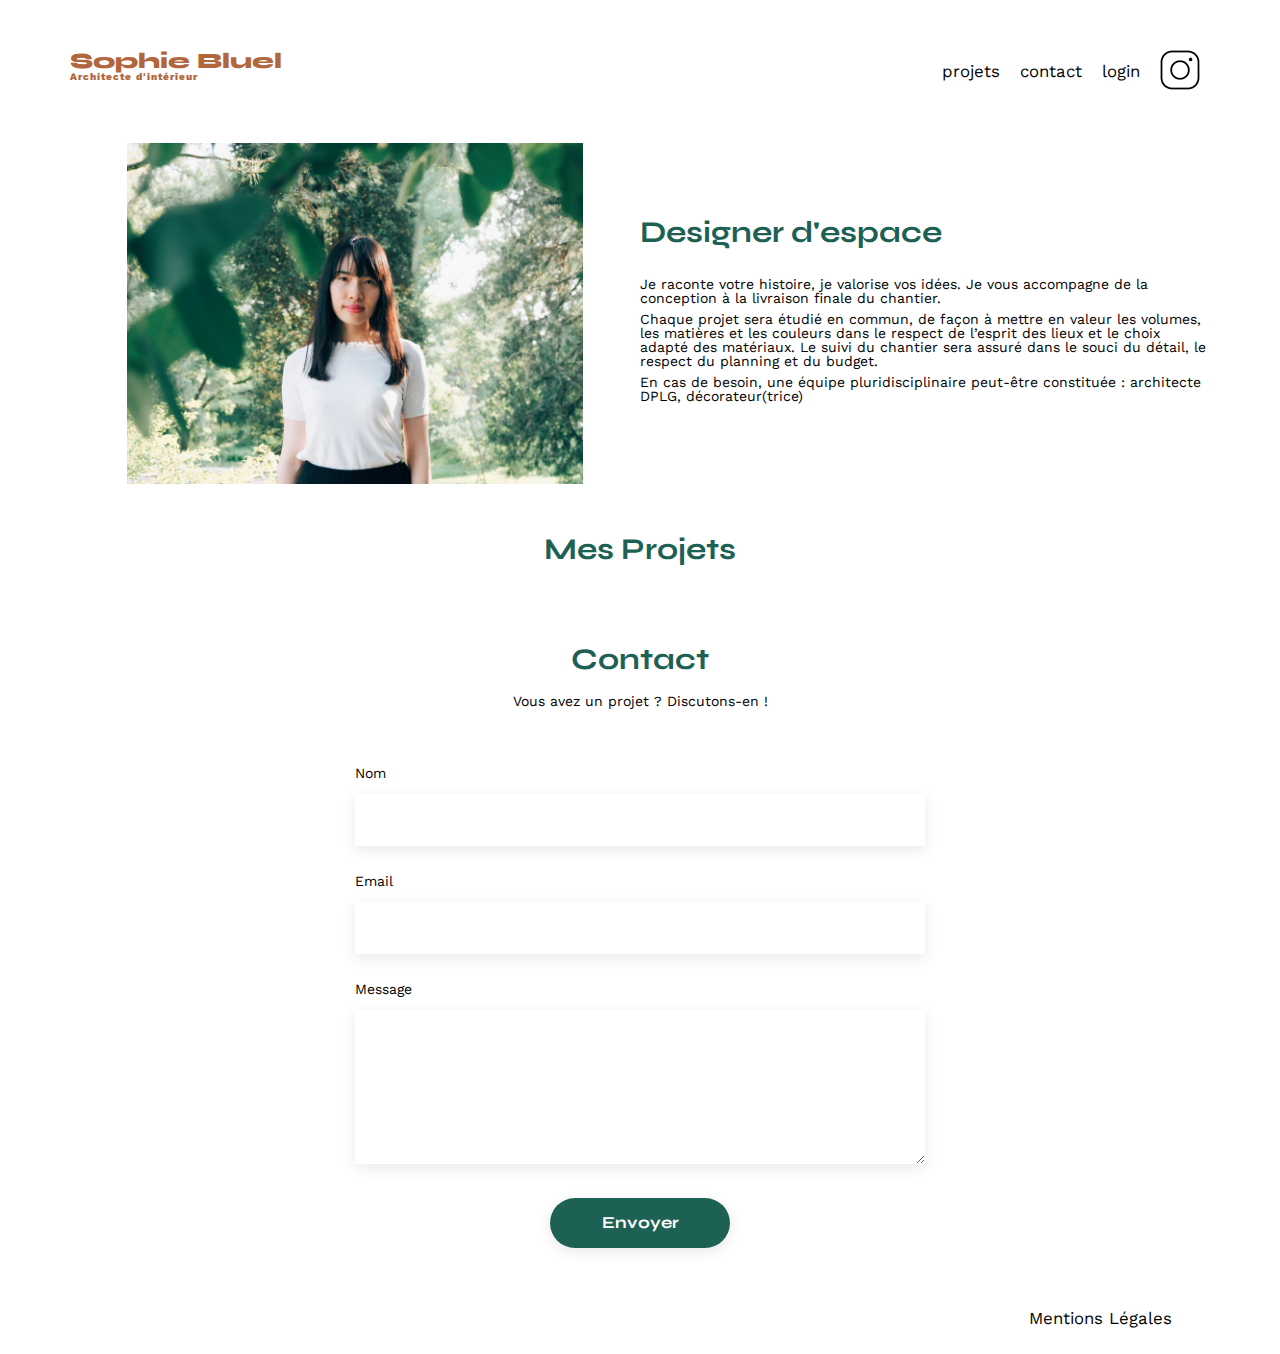
==== FrontEnd/index.html @ 44e31f2d "Step 1.1" ====
<!DOCTYPE html>
<html lang="fr">
<head>
	<meta charset="UTF-8">
	<title>Sophie Bluel - Architecte d'intérieur</title>
	<meta name="viewport" content="width=device-width, initial-scale=1.0">
	<link rel="preconnect" href="https://fonts.googleapis.com">
	<link rel="preconnect" href="https://fonts.gstatic.com" crossorigin>
	<link href="https://fonts.googleapis.com/css2?family=Syne:wght@700;800&family=Work+Sans&display=swap" rel="stylesheet">
	<meta name="description" content="">
	<link rel="stylesheet" href="./assets/style.css">
	<script src="./assets/js/galerie.js" defer></script>
</head>
<body>
<header>
	<h1>Sophie Bluel <span>Architecte d'intérieur</span></h1>
	<nav>
		<ul>
			<li>projets</li>
			<li>contact</li>
			<li>login</li>
			<li><img src="./assets/icons/instagram.png" alt="Instagram"></li>
		</ul>
	</nav>
</header>
<main>
	<section id="introduction">
		<figure>
			<img src="./assets/images/sophie-bluel.png" alt="">
		</figure>
		<article>
			<h2>Designer d'espace</h2>
			<p>Je raconte votre histoire, je valorise vos idées. Je vous accompagne de la conception à la livraison finale du chantier.</p>
			<p>Chaque projet sera étudié en commun, de façon à mettre en valeur les volumes, les matières et les couleurs dans le respect de l’esprit des lieux et le choix adapté des matériaux. Le suivi du chantier sera assuré dans le souci du détail, le respect du planning et du budget.</p>
			<p>En cas de besoin, une équipe pluridisciplinaire peut-être constituée : architecte DPLG, décorateur(trice)</p>
		</article>
	</section>
	<section id="portfolio">
		<h2>Mes Projets</h2>
		<div class="gallery">
		<!--Add gallery automatically-->
		</div>
	</section>
	<section id="contact">
		<h2>Contact</h2>
		<p>Vous avez un projet ? Discutons-en !</p>
		<form action="#" method="post">
			<label for="name">Nom</label>
			<input type="text" name="name" id="name">
			<label for="email">Email</label>
			<input type="email" name="email" id="email">
			<label for="message">Message</label>
			<textarea name="message" id="message" cols="30" rows="10"></textarea>
			<input type="submit" value="Envoyer">
		</form>
	</section>
</main>

<footer>
	<nav>
		<ul>
			<li>Mentions Légales</li>
		</ul>
	</nav>
</footer>
</body>
</html>
---- FrontEnd/assets/style.css ----
/* http://meyerweb.com/eric/tools/css/reset/
   v2.0 | 20110126
   License: none (public domain)
*/

html, body, div, span, applet, object, iframe,
h1, h2, h3, h4, h5, h6, p, blockquote, pre,
a, abbr, acronym, address, big, cite, code,
del, dfn, em, img, ins, kbd, q, s, samp,
small, strike, strong, sub, sup, tt, var,
b, u, i, center,
dl, dt, dd, ol, ul, li,
fieldset, form, label, legend,
table, caption, tbody, tfoot, thead, tr, th, td,
article, aside, canvas, details, embed,
figure, figcaption, footer, header, hgroup,
menu, nav, output, ruby, section, summary,
time, mark, audio, video {
	margin: 0;
	padding: 0;
	border: 0;
	font-size: 100%;
	font: inherit;
	vertical-align: baseline;
}
/* HTML5 display-role reset for older browsers */
article, aside, details, figcaption, figure,
footer, header, hgroup, menu, nav, section {
	display: block;
}
body {
	line-height: 1;
}
ol, ul {
	list-style: none;
}
blockquote, q {
	quotes: none;
}
blockquote:before, blockquote:after,
q:before, q:after {
	content: '';
	content: none;
}
table {
	border-collapse: collapse;
	border-spacing: 0;
}
/** end reset css**/
body {
	max-width: 1140px;
	margin:auto;
	font-family: 'Work Sans' ;
	font-size: 14px;
}
header {
	display: flex;
	justify-content: space-between;
	margin: 50px 0
}
section {
	margin: 50px 0
}

h1{
	display: flex;
	flex-direction: column;
	font-family: 'Syne';
	font-size: 22px;
	font-weight: 800;
	color: #B1663C
}

h1 > span {
	font-family: 'Work Sans';
	font-size:10px;
	letter-spacing: 0.1em;
;
}

h2{
	font-family: 'Syne';
	font-weight: 700;
	font-size: 30px;
	color: #1D6154
}
nav ul {
	display: flex;
	align-items: center;
	list-style-type: none;

}
nav li {
	padding: 0 10px;
	font-size: 1.2em;
}

li:hover {
	color: #B1663C;
}
#introduction {
	display: flex;
	align-items: center;
}
#introduction figure {
	flex: 1
}
#introduction img {
	display: block;
	margin: auto;
	width: 80%;
}

#introduction article {
	flex: 1
}
#introduction h2 {
	margin-bottom: 1em;
}

#introduction p {
	margin-bottom: 0.5em;
}
#portfolio h2 {
	text-align: center;
	margin-bottom: 1em;
}
.gallery {
	width: 100%;
	display: grid;
	grid-template-columns: 1fr 1fr 1fr;
	grid-column-gap: 20px;
	grid-row-gap: 20px;
}

.gallery img {
	width: 100%;

}
#contact {
	width: 50%;
margin: auto;
}
#contact > * {
	text-align: center;

}
#contact h2{
	margin-bottom: 20px;
}
#contact form {
	text-align: left;
	margin-top:30px;
	display: flex;
	flex-direction: column;
}

#contact input {
	height: 50px;
	font-size: 1.2em;
	border: none;
	box-shadow: 0px 4px 14px rgba(0, 0, 0, 0.09);
}
#contact label {
	margin: 2em 0 1em 0;
}
#contact textarea {
	border: none;
	box-shadow: 0px 4px 14px rgba(0, 0, 0, 0.09);
}

input[type="submit"]{
	font-family: 'Syne';
	font-weight: 700;
	color: white;
	background-color: #1D6154;
	margin : 2em auto ;
	width: 180px;
	text-align: center;
	border-radius: 60px ;
}

footer nav ul {
	display: flex;
	justify-content: flex-end;
	margin: 2em
}
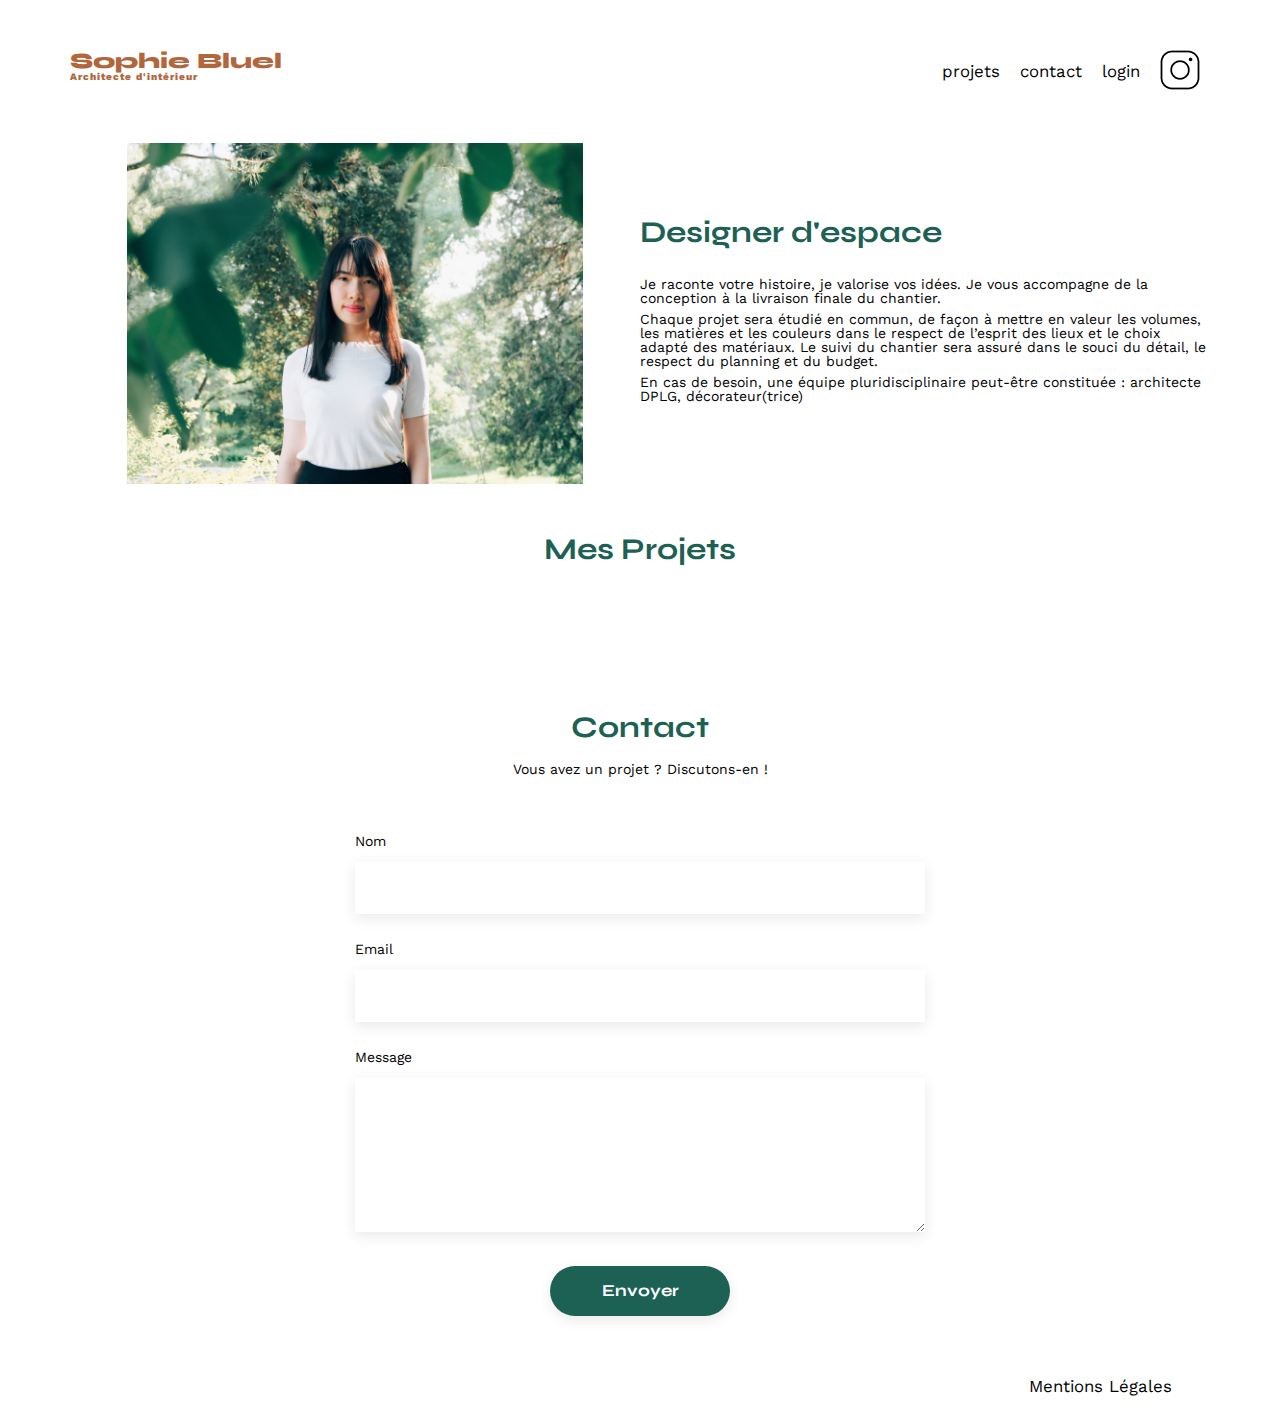
==== commit ffd17ed7: "Étape 1.2 : Réalisation du filtre des travaux" ====
--- a/FrontEnd/index.html
+++ b/FrontEnd/index.html
@@ -9,7 +9,8 @@
 	<link href="https://fonts.googleapis.com/css2?family=Syne:wght@700;800&family=Work+Sans&display=swap" rel="stylesheet">
 	<meta name="description" content="">
 	<link rel="stylesheet" href="./assets/style.css">
-	<script src="./assets/js/galerie.js" defer></script>
+	<!-- <script src="./assets/js/galerie.js" defer></script> -->
+	<script type="module" src="./assets/js/main.js" defer></script>
 </head>
 <body>
 <header>
@@ -37,6 +38,9 @@
 	</section>
 	<section id="portfolio">
 		<h2>Mes Projets</h2>
+		<div class="filters">
+			<!--Add buttons automatically-->
+		</div>
 		<div class="gallery">
 		<!--Add gallery automatically-->
 		</div>
--- a/FrontEnd/assets/style.css
+++ b/FrontEnd/assets/style.css
@@ -75,7 +75,6 @@
 	font-family: 'Work Sans';
 	font-size:10px;
 	letter-spacing: 0.1em;
-;
 }
 
 h2{
@@ -97,6 +96,7 @@
 
 li:hover {
 	color: #B1663C;
+	cursor: pointer;
 }
 #introduction {
 	display: flex;
@@ -125,6 +125,31 @@
 	text-align: center;
 	margin-bottom: 1em;
 }
+.filters{
+	text-align: center;
+	height: 40px;
+	margin : 2em auto ;	
+}
+
+.filters button {
+	font-family: 'Syne';
+	font-weight: 700;
+	font-size: 16px;
+	color:#1D6154;
+	min-width: 100px;
+	height: 100%;
+	text-align: center;
+	border-radius: 60px ;
+	border: 1px solid #1D6154;
+	margin-right: 20px;
+	padding: 0 10px 0 10px;
+	cursor: pointer;
+}
+.filters button.active {
+    background-color: #1D6154; /* Активний фон */
+    color: #FFFFFF; /* Білий текст */
+}
+
 .gallery {
 	width: 100%;
 	display: grid;
@@ -179,7 +204,20 @@
 	text-align: center;
 	border-radius: 60px ;
 }
-
+/* for a modal window */
+
+
+/* Footer */
+#forgot-password {
+    display: block;
+    margin-top: 10px;
+    color: #007BFF;
+    text-decoration: none;
+    cursor: pointer;
+}
+#forgot-password:hover {
+    text-decoration: underline;
+}
 footer nav ul {
 	display: flex;
 	justify-content: flex-end;
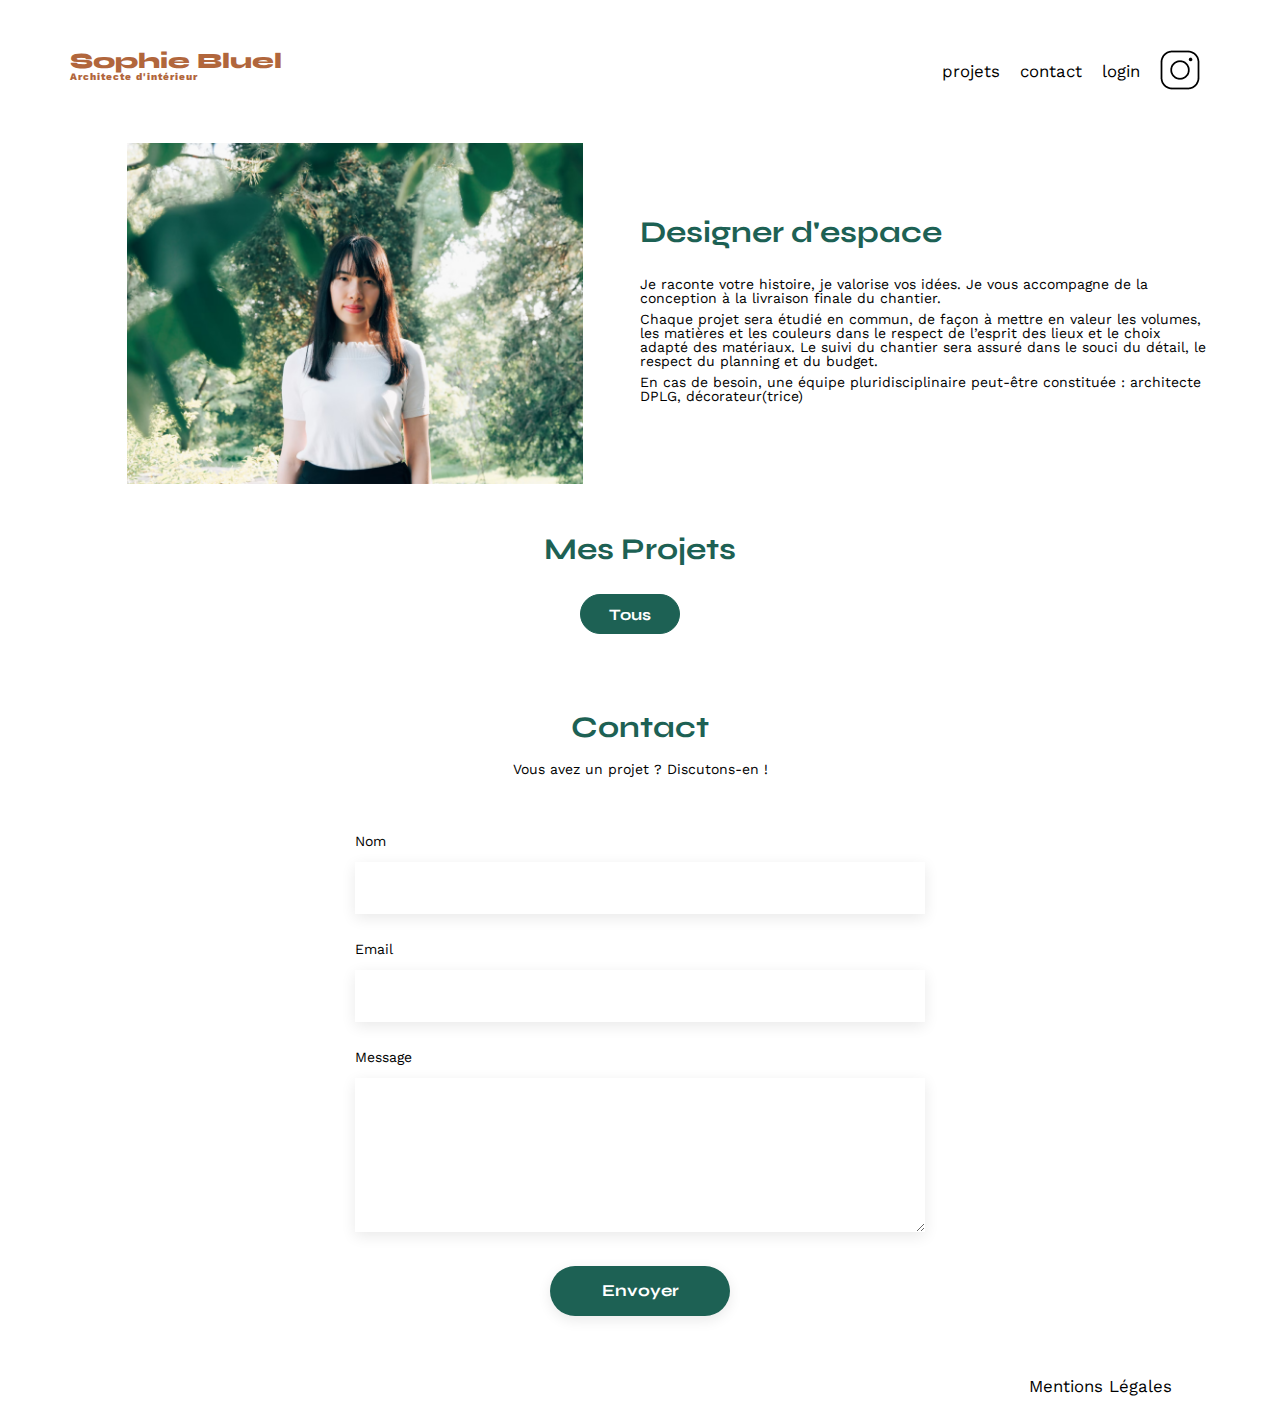
==== commit 3851c328: "After checking the W3C website" ====
--- a/FrontEnd/index.html
+++ b/FrontEnd/index.html
@@ -7,19 +7,20 @@
 	<link rel="preconnect" href="https://fonts.googleapis.com">
 	<link rel="preconnect" href="https://fonts.gstatic.com" crossorigin>
 	<link href="https://fonts.googleapis.com/css2?family=Syne:wght@700;800&family=Work+Sans&display=swap" rel="stylesheet">
+	<link href="https://cdnjs.cloudflare.com/ajax/libs/font-awesome/6.7.0/css/all.min.css" rel="stylesheet">
 	<meta name="description" content="">
 	<link rel="stylesheet" href="./assets/style.css">
 	<!-- <script src="./assets/js/galerie.js" defer></script> -->
-	<script type="module" src="./assets/js/main.js" defer></script>
+	<script type="module" src="./assets/js/main.js" ></script>
 </head>
 <body>
 <header>
 	<h1>Sophie Bluel <span>Architecte d'intérieur</span></h1>
 	<nav>
 		<ul>
-			<li>projets</li>
-			<li>contact</li>
-			<li>login</li>
+			<li><a href="#portfolio">projets</a></li>
+			<li><a href="#contact">contact</a></li>
+			<li><a href="login.html">login</a></li>
 			<li><img src="./assets/icons/instagram.png" alt="Instagram"></li>
 		</ul>
 	</nav>
@@ -58,6 +59,7 @@
 			<input type="submit" value="Envoyer">
 		</form>
 	</section>
+	<!--Automatically add modal window-->
 </main>
 
 <footer>
--- a/FrontEnd/assets/style.css
+++ b/FrontEnd/assets/style.css
@@ -56,7 +56,7 @@
 header {
 	display: flex;
 	justify-content: space-between;
-	margin: 50px 0
+	margin: 50px 0;
 }
 section {
 	margin: 50px 0
@@ -83,6 +83,25 @@
 	font-size: 30px;
 	color: #1D6154
 }
+.edit-mode-text{
+	position: absolute;
+	top: 0;
+	left: 0;
+	width: 100%;
+	color: white;
+	font-size: 20px;
+	background-color: black;
+	height: 50px;
+	display: flex;
+	justify-content: center;
+	align-items: center;
+	margin-bottom: 20px;
+}
+.edit-mode-text i {
+	font-size: 20px;
+    margin-right: 10px;
+}
+
 nav ul {
 	display: flex;
 	align-items: center;
@@ -92,6 +111,15 @@
 nav li {
 	padding: 0 10px;
 	font-size: 1.2em;
+}
+nav ul li a {
+    text-decoration: none;
+    color: inherit;
+}
+/* Selon la présentation de Figma, lorsque la page "login" est sélectionnée, 
+	le menu « login » dans le bloc de navigation doit être mis en gras. */
+nav ul li a.active {
+    font-weight: bold;
 }
 
 li:hover {
@@ -125,13 +153,39 @@
 	text-align: center;
 	margin-bottom: 1em;
 }
+/* Text and icon in edit mode  */
+.modify-wrapper {
+    display: inline-flex;
+    align-items: center;
+    margin-left: 30px; 
+    font-size: 0.9rem; 
+    color: #333; 
+	cursor: pointer;
+	transition: color 0.3s ease;
+}
+.modify-wrapper:hover {
+    color: #007bff; 
+}
+
+.modify-wrapper i {
+    margin-right: 5px; 
+    color: #555; 
+	transition: color 0.3s ease;
+}
+
+.hidden {
+    display: none !important;
+}
+
 .filters{
+	display: flex;
+	justify-content: center;
 	text-align: center;
 	height: 40px;
 	margin : 2em auto ;	
 }
 
-.filters button {
+.filters button{
 	font-family: 'Syne';
 	font-weight: 700;
 	font-size: 16px;
@@ -145,9 +199,9 @@
 	padding: 0 10px 0 10px;
 	cursor: pointer;
 }
-.filters button.active {
-    background-color: #1D6154; /* Активний фон */
-    color: #FFFFFF; /* Білий текст */
+.filters button.active-button {
+    background-color: #1D6154;
+    color: #FFFFFF;
 }
 
 .gallery {
@@ -204,11 +258,69 @@
 	text-align: center;
 	border-radius: 60px ;
 }
-/* for a modal window */
-
-
-/* Footer */
+/* Page login */
+#page-login {
+	display: flex;
+	flex-direction: column;
+	justify-content: center;
+	align-items: center;
+    height: 600px;
+    background-color: white;
+}
+
+.info-message, .add-photo-message, .delete-photo-message {
+	align-self: center;
+	font-family: 'Syne';
+    margin-top: 20px;
+}
+.error{
+	color: red;	
+}
+
+.success{
+	color: green;
+}
+
+#page-login form {
+	display: flex;
+    flex-direction: column;
+    align-items: flex-start;
+    padding: 20px;
+    border-radius: 8px;
+    width: 35%;
+	height: 300px;
+}
+
+#page-login input {
+    display: block;
+	font-size: 1.2em;
+	height: 30px;
+    width: 95%;
+    margin: 10px 0 35px 0px;
+    padding: 8px;
+	outline: none; 
+	border: none;
+	box-shadow: 0px 4px 14px rgba(0, 0, 0, 0.09); 
+}
+
+#page-login input:focus {
+    box-shadow: 0 4px 16px rgba(0, 0, 0, 0.4); 
+}
+
+#page-login button {
+	align-self: center;
+	font-family: 'Syne';
+	font-weight: 700;
+	color: white;
+	background-color: #1D6154;
+	height: 38px;
+	width: 180px;
+	text-align: center;
+	border-radius: 60px ;
+}
+
 #forgot-password {
+	align-self: center;
     display: block;
     margin-top: 10px;
     color: #007BFF;
@@ -218,9 +330,309 @@
 #forgot-password:hover {
     text-decoration: underline;
 }
+/* Footer */
 footer nav ul {
 	display: flex;
 	justify-content: flex-end;
 	margin: 2em
 }
-
+/* modal window gallery */
+#gallery-modal {
+	position: fixed;
+	top: 0;
+    left: 0;
+    height: 100vh;
+    width: 100vw;
+	display: flex; 
+    align-items: center;
+    justify-content: center; 
+    background-color: rgba(0, 0, 0, 0.5); 
+    z-index: 1000;
+}
+
+.button-close {
+	position: absolute;
+	top: 10px;
+	right: 10px; 
+	background: none;
+	border: none; 
+	font-size: 20px; 
+	cursor: pointer;
+  }
+
+#gallery-modal p{
+	text-align: center;
+	font-family: "Work Sans";
+	font-size: 26px;
+    margin: 20px;
+}
+#gallery-modal .gallery-modal-block {
+	display: flex;
+	flex-direction: column;
+	justify-content: space-between;
+    background-color: #fff;
+	position: relative;
+    padding: 20px;
+    border-radius: 8px;
+    box-shadow: 0 4px 8px rgba(0, 0, 0, 0.2);
+    width: 630px; 
+	height: 688px;
+}
+
+.active {
+	display: flex !important;
+}
+
+.gallery-modal-content {
+    display: flex;
+    flex-wrap: wrap;
+    gap: 10px;
+    justify-content: flex-start;
+	width: 70%;
+	align-self: center;
+}
+
+.image-wrapper {
+    position: relative;
+    display: inline-block;
+    width: 77px;
+    height: 102px;
+    overflow: hidden;
+}
+
+.image-wrapper img {
+    width: 100%;
+    height: 100%;
+    object-fit: cover;
+}
+
+.delete-button {
+    position: absolute;
+    top: 5px;
+    right: 5px;
+	width: 17px;
+	height: 17px;
+    background: black;
+    border: none;
+	align-content: center;
+    border-radius: 2px;
+    padding: 0;
+    cursor: pointer;
+}
+
+.delete-button i {
+    color: white;
+	font-size: 11px;
+	margin-bottom: 5px;
+}
+
+hr {
+	border: none; 
+	border-top: 2px solid #ccc; 
+	width: 70%; 
+    margin-top: auto; 
+  }
+
+#button-add-photo{
+	align-self: center;
+	font-family: 'Syne';
+	font-weight: 700;
+	font-size: 16px;
+	align-items: center;
+	margin: auto;
+	width: 40%;
+	height: 40px;
+	text-align: center;
+	border-radius: 60px ;
+	border: 1px solid #1D6154;
+	padding: 0 10px 0 10px;
+	background-color: #1D6154; 
+    color: #FFFFFF;
+	cursor: pointer;
+}
+
+/* Settings for a modal window with adding new photos */
+#add-photo-modal{
+	position: fixed;
+	top: 0;
+    left: 0;
+    height: 100vh;
+    width: 100vw;
+	display: flex; 
+    align-items: center; 
+    justify-content: center; 
+    background-color: rgba(0, 0, 0, 0.5); 
+    z-index: 1000; 
+}
+
+.button-back {
+	position: absolute; 
+	top: 10px; 
+	left: 10px;
+	background: none; 
+	border: none; 
+	font-size: 20px; 
+	cursor: pointer;
+}
+
+.title-add-photo{
+	text-align: center;
+	font-family: "Work Sans";
+	font-size: 26px;
+    margin: 20px;
+}
+
+#add-photo-modal .add-photo-modal-block{
+	display: flex;
+	flex-direction: column;
+	background-color: #fff;
+	position: relative;
+	padding: 20px;
+	border-radius: 8px;
+	box-shadow: 0 4px 8px rgba(0, 0, 0, 0.2);
+	width: 630px;
+	height: 688px;
+}
+
+.description-image{
+	font-family: 'Work Sans';
+	font-weight: 400;
+	font-size: 10px;
+    text-align: center;
+    color: #444444;
+}
+  /* Bottons close and back */
+#add-photo-modal .button-back,
+#add-photo-modal .button-close {
+background: none;
+border: none;
+font-size: 18px;
+cursor: pointer;
+color: #333;
+position: absolute;
+top: 15px;
+}
+  
+#add-photo-modal .button-back {
+left: 15px;
+}
+
+#add-photo-modal .button-close {
+right: 15px;
+}
+
+#add-photo-form {
+    display: flex;
+    flex-direction: column;
+    flex-wrap: wrap;
+    gap: 10px;
+    justify-content: flex-start;
+    width: 70%;
+    align-self: center;
+}
+
+.photo-upload-block {
+display: flex;
+flex-direction: column;
+align-items: center;
+justify-content: center;
+border: 2px dashed #d9d9d9;
+border-radius: 8px;
+padding: 20px;
+margin-bottom: 20px;
+background-color: #E8F1F6;
+}
+
+
+.photo-upload-block .photo-preview {
+margin-top: 10px;
+display: none;
+width: 100%;
+height: auto;
+}
+.photo-upload-preview {
+position: relative;
+display: flex;
+flex-direction: column;
+align-items: center;
+justify-content: center;
+width: 100%;
+height: 170px;
+border: 2px dashed #d9d9d9;
+border-radius: 8px;
+background-color: #E8F1F6;
+margin-bottom: 30px;
+}
+
+.photo-upload-preview img {
+max-width: 100%;
+max-height: 100%;
+display: none; 
+}
+.photo-upload-preview img.active {
+display: block;
+}
+
+.photo-upload-preview i {
+font-size: 76px;
+color: #B9C5CC;
+}
+
+.photo-upload-preview img.active ~ i {
+display: none;
+}
+
+#add-photo-modal form label {
+display: block;
+margin-bottom: 5px;
+font-size: 14px;
+color: #555;
+}
+  
+#add-photo-modal form input,
+#add-photo-modal form select {
+padding: 10px;
+margin-bottom: 20px;
+border: 1px solid #d9d9d9;
+box-shadow: 0px 4px 14px rgba(0, 0, 0, 0.09);
+border-radius: 6px;
+font-size: 14px;
+}
+  
+
+#open-photo-button{
+	height: 38px;
+	background-color: #B9C5CC;
+	font-size: 14px;
+	font-family: 'Work Sans';
+	font-weight: 500;
+	color: #306685;
+	border: none;
+	border-radius: 50px;
+	padding: 0 20px;
+	cursor: pointer;
+
+}
+/* Botton send photo*/
+#button-new-photo{
+	align-self: center;
+	font-family: 'Syne';
+	font-weight: 700;
+	font-size: 16px;
+	align-items: center;
+	margin: auto;
+	width: 40%;
+	height: 40px;
+	text-align: center;
+	border-radius: 60px ;
+	border: 1px solid #1D6154;
+	padding: 0 10px 0 10px;
+	background-color: #1D6154;
+	color: #FFFFFF;
+	cursor: pointer;
+}
+#button-new-photo:disabled{
+	background-color: #B9C5CC;
+    color: #999999;
+    cursor: not-allowed;
+}